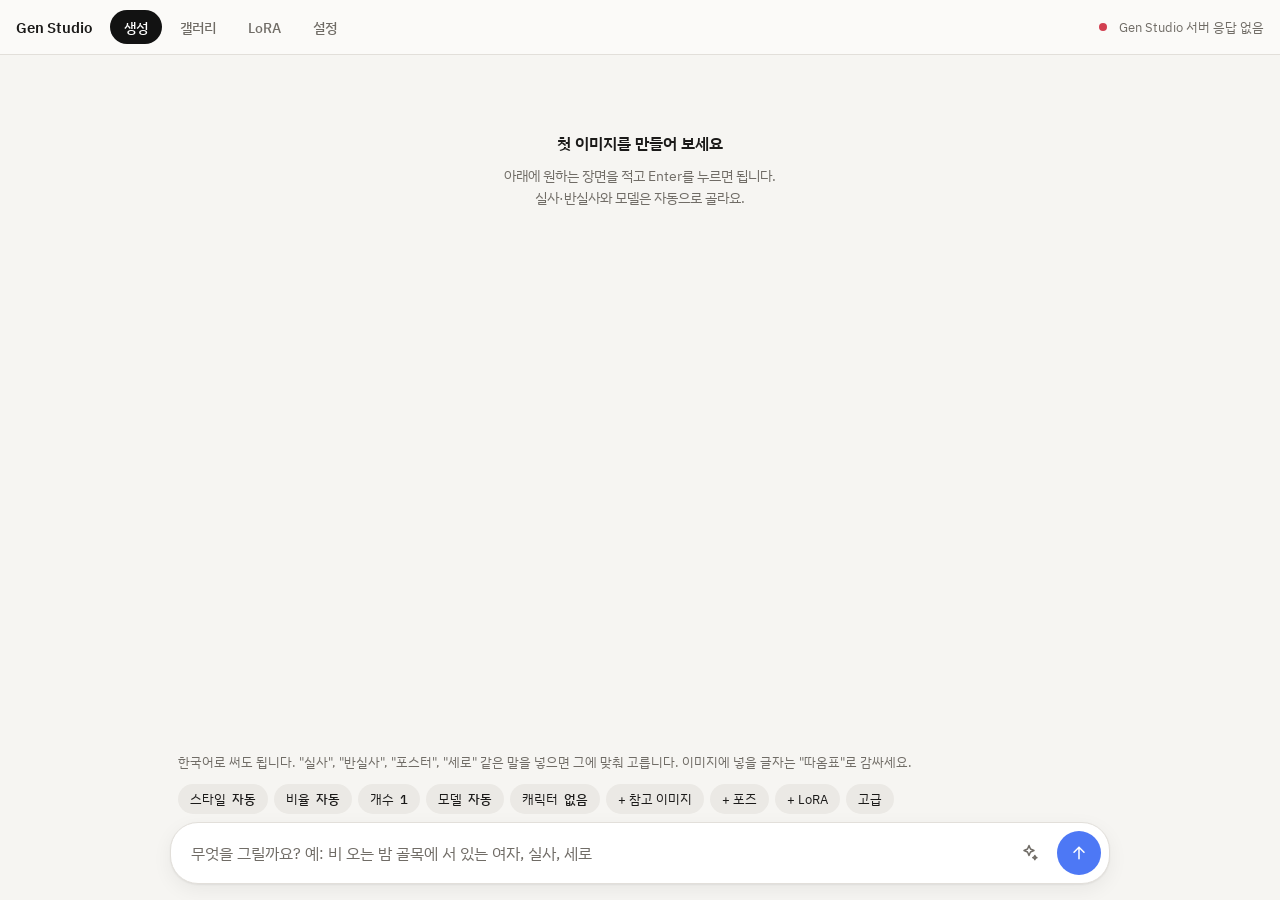
==== web/index.html @ f87233af "LoRA: accept civitai.red model links Co-Authored-By: Claude Opus 5.5 <noreply@anthropic.com> Claude-" ====
<!doctype html>
<html lang="ko">
<head>
<meta charset="utf-8">
<meta name="viewport" content="width=device-width, initial-scale=1, viewport-fit=cover">
<title>Gen Studio</title>
  <link rel="icon" href="icon.png">
<link rel="preconnect" href="https://fonts.googleapis.com">
<link rel="preconnect" href="https://fonts.gstatic.com" crossorigin>
<link href="https://fonts.googleapis.com/css2?family=IBM+Plex+Sans+KR:wght@400;500;600&display=swap" rel="stylesheet">
<link rel="stylesheet" href="style.css">
</head>
<body>
<div class="shell">
  <header class="top">
    <span class="brand">Gen Studio</span>
    <nav class="tabs">
      <a href="#generate" data-view="generate">생성</a>
      <a href="#gallery" data-view="gallery">갤러리</a>
      <a href="#loras" data-view="loras">LoRA</a>
      <a href="#settings" data-view="settings">설정</a>
    </nav>
    <div class="spacer"></div>
    <span class="status" id="status"><i class="dot"></i><span>연결 확인 중</span></span>
  </header>

  <main class="view" id="main">
    <!-- ======================= generate ======================= -->
    <section class="gen" id="genView" hidden>
      <div class="results" id="results"></div>
      <div class="promptwrap">
        <div class="route" id="genRoute"></div>
        <div class="opts-row">
          <label class="sel-pill">스타일 <b id="styleLbl">자동</b>
            <select id="genStyle" aria-label="스타일"><option value="auto">자동</option><option value="realistic">실사</option><option value="semi">반실사</option><option value="text">글자·디자인</option></select></label>
          <label class="sel-pill">비율 <b id="aspectLbl">자동</b>
            <select id="genAspect" aria-label="비율"><option value="auto">자동</option><option value="square">정사각 1:1</option><option value="portrait">세로 2:3</option><option value="landscape">가로 3:2</option><option value="tall">세로 9:16</option><option value="wide">가로 16:9</option></select></label>
          <label class="sel-pill">개수 <b id="countLbl">1</b>
            <select id="genCount" aria-label="개수"><option>1</option><option>2</option><option>3</option><option>4</option></select></label>
          <label class="sel-pill">모델 <b id="modelLbl">자동</b>
            <select id="genModel" aria-label="모델"><option value="auto">자동</option></select></label>
          <label class="sel-pill">캐릭터 <b id="charLbl">없음</b>
            <select id="genChar" aria-label="캐릭터"><option value="">없음</option></select></label>
          <button type="button" class="sel-pill" id="addRef">+ 참고 이미지</button>
          <button type="button" class="sel-pill" id="addPose" title="이 사진 속 사람과 같은 자세로 그려요">+ 포즈</button>
          <button type="button" class="sel-pill" id="addLora">+ LoRA</button>
          <button type="button" class="sel-pill adv" id="advBtn" aria-expanded="false">고급 <b id="advBadge"></b></button>
        </div>
        <div class="advpanel" id="genAdv" hidden>
          <div class="advcol">
            <h3>영역 나누기 <span class="hint">그림 위에서 끌어 상자를 그리고, 상자마다 무엇을 그릴지 적으세요. 아래 입력칸에는 장면 전체를 적어요.</span></h3>
            <div class="board" id="regBoard"><span class="hint bh">여기를 끌어서 상자 그리기</span></div>
          </div>
          <div class="advcol">
            <div class="reglist" id="regList"></div>
            <label class="advf">네거티브 (빼고 싶은 것)<input id="genNeg" placeholder="예: 모자, 글자, 흐림"></label>
            <label class="advf">시드 (비우면 매번 다르게)<input id="genSeed" inputmode="numeric" placeholder="랜덤"></label>
          </div>
        </div>
        <div class="lpick" id="loraPick" hidden></div>
        <div class="refs" id="genRefs"></div>
        <div class="refs" id="genPose"></div>
        <div class="refs" id="genLoras"></div>
        <form class="prompt" id="genForm">
          <textarea id="genPrompt" rows="1" placeholder="무엇을 그릴까요? 예: 비 오는 밤 골목에 서 있는 여자, 실사, 세로"></textarea>
          <button type="button" class="enh" id="genEnhance" title="프롬프트 다듬기: 짧게 쓴 요청을 고른 모델에 맞게 자세히 늘려요 (Ctrl+Z로 되돌리기)" aria-label="프롬프트 다듬기"><svg class="i" viewBox="0 0 24 24"><path d="M12 3l1.8 4.2L18 9l-4.2 1.8L12 15l-1.8-4.2L6 9l4.2-1.8z"/><path d="M19 15l.8 1.7 1.7.8-1.7.8L19 20l-.8-1.7-1.7-.8 1.7-.8z"/></svg></button>
          <button class="send" aria-label="생성"><svg class="i" viewBox="0 0 24 24"><path d="M12 19V5M6 11l6-6 6 6"/></svg></button>
        </form>
      </div>
    </section>

    <!-- ======================= editor ======================= -->
    <section class="editor tool-brush" id="editView" hidden>
      <div class="stage">
        <div class="topbar">
          <a class="round" href="#gallery" aria-label="갤러리로"><svg class="i" viewBox="0 0 24 24"><path d="M19 12H5M11 6l-6 6 6 6"/></svg></a>
          <div class="meta"><b id="edTitle">편집</b><span id="edSub"></span></div>
          <div class="zoom">
            <button id="zOut" aria-label="축소"><svg class="i" viewBox="0 0 24 24"><path d="M5 12h14"/></svg></button>
            <output id="zVal">100%</output>
            <button id="zIn" aria-label="확대"><svg class="i" viewBox="0 0 24 24"><path d="M12 5v14M5 12h14"/></svg></button>
          </div>
          <button class="round" id="panelBtn" aria-label="오른쪽 패널 숨기기"><svg class="i" viewBox="0 0 24 24"><rect x="4" y="4" width="16" height="16" rx="4"/><path d="M15 4v16"/></svg></button>
        </div>
        <div class="canvas-area" id="area">
          <div class="rail" id="rail" aria-label="버전 기록"></div>
          <div class="frame" id="frame">
            <div class="imgbox" id="imgbox">
              <img id="edImg" alt="편집 중인 이미지">
              <div id="segLayer"></div>
              <canvas id="mask"></canvas>
            </div>
          </div>
        </div>
        <div class="promptwrap">
          <div class="route" id="edRoute"></div>
          <form class="prompt" id="edForm">
            <textarea id="edPrompt" rows="1" placeholder="바꿀 부분을 브러시로 칠하고 무엇으로 바꿀지 입력하세요"></textarea>
            <button class="send" aria-label="편집 실행"><svg class="i" viewBox="0 0 24 24"><path d="M12 19V5M6 11l6-6 6 6"/></svg></button>
          </form>
        </div>
      </div>
      <aside class="side">
        <div class="tools" role="toolbar" aria-label="편집 도구">
          <button data-tool="seg" aria-pressed="false" title="세그먼트"><svg class="i" viewBox="0 0 24 24"><rect x="4" y="4" width="7" height="7" rx="2"/><rect x="4" y="14" width="7" height="7" rx="2"/><circle cx="17.5" cy="16.5" r="3.5"/></svg></button>
          <button data-tool="brush" aria-pressed="true" title="마스크 브러시"><svg class="i" viewBox="0 0 24 24"><path d="M14 4l6 6-8.5 8.5a3 3 0 0 1-4.2 0l-1.8-1.8a3 3 0 0 1 0-4.2z"/><path d="M4 20h7"/></svg></button>
          <button data-tool="crop" aria-pressed="false" title="자르기"><svg class="i" viewBox="0 0 24 24"><path d="M7 3v14h14M3 7h14v14"/></svg></button>
        </div>
        <div class="pane" id="pane"></div>
        <div class="actions">
          <button class="act" id="regenBtn"><svg class="i" viewBox="0 0 24 24"><path d="M20 11a8 8 0 0 0-14.3-4.9L4 8M4 4v4h4M4 13a8 8 0 0 0 14.3 4.9L20 16M20 20v-4h-4"/></svg><span>재생성</span></button>
          <button class="act" id="videoBtn"><svg class="i" viewBox="0 0 24 24"><rect x="3" y="6" width="13" height="12" rx="3"/><path d="M16 10l5-3v10l-5-3"/></svg><span>동영상 만들기</span></button>
          <button class="act" id="arBtn"><svg class="i" viewBox="0 0 24 24"><rect x="3" y="6" width="18" height="12" rx="3"/></svg><span>종횡비 늘리기</span></button>
          <a class="act primary" id="saveBtn" download><svg class="i" viewBox="0 0 24 24"><path d="M12 4v11M7 10l5 5 5-5M5 20h14"/></svg><span>PNG로 저장</span></a>
          <div class="foot">
            <button id="copyBtn" title="프롬프트 복사"><svg class="i" viewBox="0 0 24 24"><rect x="8" y="8" width="12" height="12" rx="2"/><path d="M16 8V6a2 2 0 0 0-2-2H6a2 2 0 0 0-2 2v8a2 2 0 0 0 2 2h2"/></svg></button>
            <button id="openBtn" title="원본 크기로 보기"><svg class="i" viewBox="0 0 24 24"><path d="M14 4h6v6M20 4l-8 8M10 4H6a2 2 0 0 0-2 2v12a2 2 0 0 0 2 2h12a2 2 0 0 0 2-2v-4"/></svg></button>
            <div class="spacer"></div>
            <button id="delBtn" class="danger" title="이 버전 삭제"><svg class="i" viewBox="0 0 24 24"><path d="M4 7h16M9 7V4h6v3M6 7l1 13h10l1-13"/></svg></button>
          </div>
        </div>
      </aside>
    </section>

    <!-- ======================= LoRA ======================= -->
    <section class="gallery" id="lorasView" hidden>
      <header>
        <h2>LoRA</h2><span class="hint" id="loraCount"></span>
        <div class="spacer"></div>
        <button class="btn" id="loraScan">폴더 다시 읽기</button>
        <button class="btn" id="loraFileBtn">파일 넣기</button>
      </header>
      <div class="inline" style="max-width:760px;margin-bottom:8px">
        <input id="loraUrl" placeholder="Civitai LoRA 주소를 붙여넣으세요 (civitai.com 또는 civitai.red/models/...)">
        <button class="btn primary" id="loraAdd">받기</button>
      </div>
      <p class="hint" style="margin:0 0 14px">LoRA는 학습한 모델 계열에서만 동작해요. 계열은 Civitai 정보나 파일 내용을 보고 자동으로 정합니다. 생성 화면의 <b>+ LoRA</b>로 골라 쓰세요.</p>
      <details class="train" id="trainBox">
        <summary>새 LoRA 학습하기 <span class="hint">사진 3장 이상 → 이 PC에서 직접 학습 (20~60분)</span></summary>
        <div class="trow">
          <input id="trName" placeholder="LoRA 이름 (예: 플라이트 디렉터)">
          <select id="trKind"><option value="character">사람 (얼굴·체형을 배움)</option><option value="style">그림체 (분위기·화풍을 배움)</option></select>
          <select id="trFam"><option value="auto">모델 자동</option><option value="illustrious">반실사 (Illustrious)</option><option value="zimage">실사 (Z-Image)</option></select>
          <select id="trChar"><option value="">캐릭터 사진 쓰기: 없음</option></select>
        </div>
        <p class="hint" style="margin:8px 0">아래에서 학습할 사진을 눌러 고르세요 (<b id="trCount">0</b>장). 같은 사람을 여러 각도·옷·배경으로 담은 사진 10~20장이 가장 좋아요. 학습 중에는 다른 생성이 뒤에서 기다립니다.</p>
        <div class="tpick" id="trPick"></div>
        <div class="trow" style="margin-top:10px"><button class="btn primary" id="trStart">학습 시작</button><span class="hint" id="trStatus"></span></div>
      </details>
      <div id="loraDl"></div>
      <div class="lgrid" id="loraGrid"></div>
    </section>

    <!-- ======================= settings ======================= -->
    <section class="gallery settings" id="settingsView" hidden>
      <header><h2>설정</h2><span class="hint" id="setVer"></span></header>
      <div class="sgrid" id="setBody"><p class="hint">불러오는 중…</p></div>
    </section>

    <!-- ======================= gallery ======================= -->
    <section class="gallery" id="galleryView" hidden>
      <header>
        <h2>갤러리</h2><span class="hint" id="galCount"></span>
        <div class="spacer"></div>
        <button class="btn primary" id="importBtn"><svg class="i" viewBox="0 0 24 24"><path d="M12 15V4M7 9l5-5 5 5M5 15v3a2 2 0 0 0 2 2h10a2 2 0 0 0 2-2v-3"/></svg>이미지 불러오기</button>
      </header>
      <div class="grid" id="galGrid"></div>
    </section>
  </main>
</div>
<input type="file" id="fileIn" accept="image/*" hidden>
<input type="file" id="refIn" accept="image/*" multiple hidden>
<input type="file" id="poseIn" accept="image/*" hidden>
<input type="file" id="loraFile" accept=".safetensors" multiple hidden>
<div class="drop" id="drop" hidden>여기에 놓으면 편집기로 불러옵니다</div>
<div class="toast" id="toast" role="status"></div>
<script src="app.js"></script>
</body>
</html>
---- web/style.css ----
/* Layout: app shell with top bar · stage (rail · canvas · prompt) · tool sidebar. Same look as prototype/editor.html */
:root{
  --bg:#f6f5f2; --panel:#fbfaf8; --surface:#ffffff; --chip:#ebe9e5; --chip-hover:#e1ded9;
  --fg:#1b1a19; --muted:#706c66; --line:#e2dfda; --accent:#4d78f5; --accent-soft:rgba(77,120,245,.14);
  --danger:#d23f50; --ok:#2f8f5b; --warn:#b7791f;
  --check-a:#ffffff; --check-b:#e8e6e2; --ink:#121212; --ink-fg:#ffffff;
  --shadow:0 1px 2px rgba(20,18,15,.06),0 6px 20px rgba(20,18,15,.06);
  --ui:"IBM Plex Sans KR",system-ui,-apple-system,"Malgun Gothic","Apple SD Gothic Neo",sans-serif;
}
@media (prefers-color-scheme:dark){:root:not([data-theme="light"]){
  --bg:#151515; --panel:#1b1b1a; --surface:#232322; --chip:#2a2a29; --chip-hover:#343432;
  --fg:#ecebe7; --muted:#9b978f; --line:#2f2f2d; --accent:#7f9dff; --accent-soft:rgba(127,157,255,.18);
  --danger:#ff6b7d; --ok:#5cc98d; --warn:#e8b04f;
  --check-a:#2a2a29; --check-b:#222221; --ink:#f1f0ec; --ink-fg:#121212; --shadow:0 1px 2px rgba(0,0,0,.3),0 6px 20px rgba(0,0,0,.25); color-scheme:dark}}
:root[data-theme="dark"]{
  --bg:#151515; --panel:#1b1b1a; --surface:#232322; --chip:#2a2a29; --chip-hover:#343432;
  --fg:#ecebe7; --muted:#9b978f; --line:#2f2f2d; --accent:#7f9dff; --accent-soft:rgba(127,157,255,.18);
  --danger:#ff6b7d; --ok:#5cc98d; --warn:#e8b04f;
  --check-a:#2a2a29; --check-b:#222221; --ink:#f1f0ec; --ink-fg:#121212; --shadow:0 1px 2px rgba(0,0,0,.3),0 6px 20px rgba(0,0,0,.25); color-scheme:dark}

*{box-sizing:border-box}
html,body{height:100%;margin:0}
body{background:var(--bg);color:var(--fg);font-family:var(--ui);font-size:14px;overflow:hidden}
button{font:inherit;color:inherit;background:none;border:0;cursor:pointer;padding:0}
button:disabled{cursor:default;opacity:.45}
button:focus-visible,input:focus-visible,select:focus-visible,textarea:focus-visible{outline:2px solid var(--accent);outline-offset:2px}
svg.i{width:20px;height:20px;fill:none;stroke:currentColor;stroke-width:1.8;stroke-linecap:round;stroke-linejoin:round;flex:none}
[hidden]{display:none!important}

.shell{display:flex;flex-direction:column;height:100%}
.shell > .view{flex:1 1 auto;min-height:0}
.shell > .top,.shell > .banner{flex:none}
.top{display:flex;align-items:center;gap:12px;padding:10px max(16px,env(safe-area-inset-right,0px)) 10px max(16px,env(safe-area-inset-left,0px));border-bottom:1px solid var(--line);background:var(--panel)}
.brand{font-weight:600;font-size:15px;letter-spacing:-.01em;margin-right:6px}
.tabs{display:flex;gap:4px}
.tabs a{display:inline-flex;align-items:center;height:34px;padding:0 14px;border-radius:17px;color:var(--muted);text-decoration:none;font-weight:500}
.tabs a:hover{background:var(--chip)}
.tabs a[aria-current="page"]{background:var(--ink);color:var(--ink-fg)}
.spacer{flex:1}
.status{display:inline-flex;align-items:center;gap:12px;font-size:13px;color:var(--muted);white-space:nowrap;min-width:0;overflow:hidden}
.status{cursor:pointer}
.status .m{display:inline-flex;align-items:center;gap:5px}
.status .m b{font-weight:500;font-size:11.5px;letter-spacing:.02em}
.status .m i{position:relative;width:32px;height:4px;border-radius:2px;background:var(--chip);overflow:hidden}
.status .m i::after{content:"";position:absolute;inset:0 auto 0 0;width:var(--p);background:var(--accent);transition:width .4s}
.status .m.hot i::after{background:var(--danger)}
.status .m.hot em{color:var(--danger)}
.status .m em{font-style:normal;font-size:12px;color:var(--fg);font-variant-numeric:tabular-nums}
.status .job{padding:3px 9px;border-radius:9px;background:var(--accent-soft);color:var(--accent);font-size:12px;font-weight:500}
@media (max-width:900px){.status .opt{display:none}}
.tabs{flex-shrink:0}
.tabs a{white-space:nowrap}
.status .jm{display:none}
@media (max-width:560px){.status{gap:8px}.status .opt2,.status .m i,.status .m b,.status .ja{display:none}.status .jm{display:inline}}
.dot{width:8px;height:8px;border-radius:50%;background:var(--muted)}
.dot.ok{background:var(--ok)} .dot.bad{background:var(--danger)}
.banner{display:flex;gap:10px;align-items:flex-start;margin:12px max(16px,env(safe-area-inset-left,0px)) 0;padding:12px 14px;border-radius:12px;background:var(--surface);border:1px solid var(--line);box-shadow:var(--shadow);font-size:13.5px;line-height:1.55}
.banner b{font-weight:600}
.banner code{font-size:12.5px;background:var(--chip);padding:1px 6px;border-radius:5px}

.view{min-height:0;display:grid}

/* ---------------- editor ---------------- */
.editor{display:grid;grid-template-columns:minmax(0,1fr) 400px;grid-template-rows:minmax(0,1fr);min-height:0}
.editor.no-panel{grid-template-columns:minmax(0,1fr) 0}
.editor.no-panel .side{display:none}
.stage{position:relative;display:grid;grid-template-columns:minmax(0,1fr);grid-template-rows:auto minmax(0,1fr) auto;min-width:0;min-height:0;padding-left:max(16px,env(safe-area-inset-left,0px));padding-right:16px}
.topbar{display:flex;align-items:center;gap:10px;padding-block:10px 4px}
.round{width:42px;height:42px;border-radius:50%;display:grid;place-items:center;background:var(--chip);flex:none}
.round:hover{background:var(--chip-hover)}
.meta{display:flex;flex-direction:column;gap:2px;min-width:0;flex:1}
.meta b{font-weight:600;font-size:14px;white-space:nowrap;overflow:hidden;text-overflow:ellipsis}
.meta span{font-size:12px;color:var(--muted);white-space:nowrap;overflow:hidden;text-overflow:ellipsis}
.zoom{display:flex;align-items:center;gap:2px;height:42px;padding:0 6px;border-radius:21px;background:var(--chip);font-variant-numeric:tabular-nums}
.zoom button{width:32px;height:32px;border-radius:50%;display:grid;place-items:center}
.zoom button:hover{background:var(--chip-hover)}
.zoom output{min-width:48px;text-align:center;font-size:14px;font-weight:500}

.canvas-area{position:relative;overflow:auto;display:flex;min-height:0;padding:8px 8px 8px 84px}
.frame{margin:auto;position:relative;flex:none}
.imgbox{position:absolute;inset:0;background:repeating-conic-gradient(var(--check-b) 0 25%,var(--check-a) 0 50%) 0 0/22px 22px}
.imgbox img{display:block;width:100%;height:100%;user-select:none;-webkit-user-drag:none}
.imgbox canvas{position:absolute;inset:0;width:100%;height:100%;opacity:.5;pointer-events:none;touch-action:none}
.editor.tool-brush .imgbox canvas{pointer-events:auto;cursor:crosshair}
#segLayer{position:absolute;inset:0;pointer-events:none}
.seg-ov{position:absolute;inset:0;background:var(--accent);opacity:.2;-webkit-mask-size:100% 100%;mask-size:100% 100%;-webkit-mask-repeat:no-repeat;mask-repeat:no-repeat;transition:opacity .12s}
.seg-ov.sel{opacity:.42}
.editor.tool-seg .imgbox{cursor:pointer}
.segs{list-style:none;margin:0;padding:0;display:grid;gap:4px}
.segs ul{list-style:none;margin:4px 0 0;padding:0 0 0 46px;display:grid;gap:4px}
.segs li{position:relative}
.srow{display:flex;align-items:center;gap:12px;width:100%;padding:6px 10px;border-radius:12px;text-align:left}
.srow:hover,.srow.hl{background:var(--chip)}
.srow.on{background:var(--accent-soft)}
.sthumb{width:46px;height:46px;border-radius:9px;flex:none;background:repeating-conic-gradient(var(--check-b) 0 25%,var(--check-a) 0 50%) 0 0/10px 10px;display:grid;place-items:center;overflow:hidden}
.sthumb img{max-width:42px;max-height:42px}
.srow .lbl{flex:1;min-width:0;display:grid}
.srow .lbl b{font-weight:500;font-size:14.5px}
.srow .lbl small{font-size:12px;color:var(--muted)}
.sdel{position:absolute;right:8px;top:29px;transform:translateY(-50%);width:32px;height:32px;border-radius:50%;display:grid;place-items:center;color:var(--muted);background:var(--surface);box-shadow:var(--shadow);opacity:0}
.segs li:hover>.sdel,.sdel:focus-visible{opacity:1}
.sdel:hover{color:var(--danger)}
@media (hover:none){.sdel{opacity:1}}
.busy{position:absolute;inset:0;display:grid;place-items:center;background:color-mix(in srgb,var(--bg) 55%,transparent);backdrop-filter:blur(3px);z-index:2}
.busy div{display:grid;gap:10px;justify-items:center;padding:16px 20px;border-radius:14px;background:var(--surface);box-shadow:var(--shadow);font-size:14px;max-width:80%;text-align:center}
.bar{display:block;width:200px;max-width:100%;height:4px;border-radius:2px;background:var(--chip);overflow:hidden}
.bar::after{content:"";display:block;height:100%;width:var(--p,0%);background:var(--accent);transition:width .25s linear}
.busy .cancel{font-size:13px;color:var(--muted);text-decoration:underline}

.rail{position:absolute;left:0;top:50%;transform:translateY(-50%);display:flex;flex-direction:column;gap:10px;max-height:100%;overflow:auto;padding:4px}
.rail .vw,.cw{position:relative;flex:none;display:block}
.vx{position:absolute;top:4px;right:4px;width:22px;height:22px;border-radius:50%;background:rgba(0,0,0,.62);color:#fff;font-size:15px;line-height:22px;text-align:center;opacity:0;transition:opacity .12s;z-index:1}
.vw:hover .vx,.cw:hover .vx,.vx:focus-visible{opacity:1}
.vx:hover{background:var(--danger)}
@media (hover:none){.vx{opacity:.85}}
.rail button.vt{width:64px;border-radius:8px;overflow:hidden;outline:2px solid transparent;outline-offset:1px;background:var(--chip);box-shadow:var(--shadow);flex:none}
.rail button.vt.cur{outline-color:var(--accent)}
.rail img{width:100%;display:block}

.promptwrap{display:grid;grid-template-columns:minmax(0,1fr);gap:8px;padding-block:8px 16px;max-width:940px;width:100%;margin:0 auto}
.route{display:flex;flex-wrap:wrap;gap:6px;align-items:center;min-height:28px;padding-inline:8px}
.pill{display:inline-flex;align-items:center;gap:6px;height:28px;padding:0 10px;border-radius:14px;font-size:13px;background:var(--chip);white-space:nowrap}
.pill.sel{background:var(--accent-soft);color:var(--accent);font-weight:500}
.pill.sel button{display:grid;place-items:center;width:18px;height:18px;border-radius:50%}
.pill.auto{background:transparent;border:1px solid var(--line);color:var(--muted);white-space:normal;height:auto;min-height:28px;padding-block:4px}
.pill.auto b{color:var(--fg);font-weight:500}
.pill.sug{cursor:pointer}
.pill.sug:hover{background:var(--chip-hover)}
.pill.plain{background:var(--accent-soft);color:var(--accent);cursor:pointer}
.pill.main{background:var(--ink);color:var(--ink-fg);cursor:pointer;font-weight:500}
.hint{font-size:13px;color:var(--muted)}
.ask{display:grid;gap:10px;width:100%;padding:12px 14px;border-radius:14px;background:var(--surface);border:1px solid var(--line);box-shadow:var(--shadow)}
.ask b{font-weight:500;font-size:14.5px}
.ask .opts{display:flex;flex-wrap:wrap;gap:6px}
.prompt{display:flex;align-items:flex-end;gap:8px;padding:8px 8px 8px 20px;border:1px solid var(--line);border-radius:28px;background:var(--surface);box-shadow:var(--shadow)}
.prompt textarea{flex:1;min-width:0;min-height:44px;max-height:160px;resize:none;border:0;background:transparent;font:inherit;font-size:15.5px;line-height:1.45;color:var(--fg);padding:11px 0}
.prompt textarea::placeholder{color:var(--muted)}
.prompt textarea:focus{outline:none}
.enh{width:40px;height:44px;border-radius:50%;display:grid;place-items:center;color:var(--muted);flex:none;background:transparent}
.enh:hover{color:var(--accent);background:var(--accent-soft)}
.enh.busy{color:var(--accent);animation:enhpulse 1s ease-in-out infinite}
@keyframes enhpulse{50%{opacity:.35}}
.send{width:44px;height:44px;border-radius:50%;display:grid;place-items:center;background:var(--accent);color:#fff;flex:none}
.opts-row{display:flex;flex-wrap:wrap;gap:6px;padding-inline:8px}
.sel-pill{position:relative;display:inline-flex;align-items:center;gap:6px;height:30px;padding:0 12px;border-radius:15px;background:var(--chip);font-size:13px}
.sel-pill:hover{background:var(--chip-hover)}
.sel-pill select{position:absolute;inset:0;opacity:0;cursor:pointer;width:100%}
.sel-pill b{font-weight:500}

.refs{display:flex;flex-wrap:wrap;gap:8px;padding-inline:8px}
.refs:empty{display:none}
.ref{position:relative;width:52px;height:52px;border-radius:10px;overflow:hidden;background:var(--chip);box-shadow:var(--shadow)}
.ref img{width:100%;height:100%;object-fit:cover;display:block}
.ref button{position:absolute;top:2px;right:2px;width:18px;height:18px;border-radius:50%;background:rgba(0,0,0,.6);color:#fff;font-size:12px;line-height:18px}
.ref i{position:absolute;left:3px;bottom:2px;font-style:normal;font-size:11px;color:#fff;text-shadow:0 1px 2px #000}
.inline{display:flex;gap:6px}
.inline input{flex:1;min-width:0;height:34px;border-radius:17px;border:1px solid var(--line);background:var(--surface);color:var(--fg);padding:0 12px;font:inherit}
.side{background:var(--panel);border-left:1px solid var(--line);display:grid;grid-template-rows:auto minmax(0,1fr) auto;min-width:0;min-height:0;padding-right:max(16px,env(safe-area-inset-right,0px))}
.tools{display:flex;justify-content:center;gap:8px;padding:10px 0 8px 16px}
.tools button{width:42px;height:42px;border-radius:50%;display:grid;place-items:center}
.tools button:hover{background:var(--chip)}
.tools button[aria-pressed="true"]{background:var(--chip-hover)}
.wheel{width:21px;height:21px;border-radius:50%;background:conic-gradient(#f05252,#f5a524,#f2e14b,#3ecf6e,#36b3f0,#6c63ff,#d94bd1,#f05252)}
.pane{overflow:auto;padding:4px 0 8px 16px;min-height:0}
.pane h2{display:flex;align-items:center;justify-content:space-between;font-size:15px;font-weight:500;color:var(--muted);margin:6px 0 10px}
.note{font-size:13.5px;line-height:1.6;color:var(--muted);margin:0 0 12px}
.badge{font-size:11px;padding:2px 7px;border-radius:9px;background:var(--chip);color:var(--muted);font-weight:500;vertical-align:2px;margin-left:6px}
.field{display:grid;gap:6px;margin-bottom:14px;font-size:14px}
.field input[type=range]{width:100%;accent-color:var(--accent)}
.seg2{display:flex;gap:6px;flex-wrap:wrap}
.seg2 button{height:34px;padding:0 14px;border-radius:17px;background:var(--chip);font-size:14px}
.seg2 button[aria-pressed="true"]{background:var(--ink);color:var(--ink-fg)}
.switch{display:flex;align-items:center;gap:10px;font-size:13.5px;color:var(--muted);cursor:pointer;user-select:none}
.switch input{appearance:none;-webkit-appearance:none;width:36px;height:20px;border-radius:10px;background:var(--chip-hover);position:relative;cursor:pointer;flex:none;transition:background .15s;margin:0}
.switch input::after{content:"";position:absolute;top:2px;left:2px;width:16px;height:16px;border-radius:50%;background:var(--surface);box-shadow:0 1px 2px rgba(0,0,0,.25);transition:transform .15s}
.switch input:checked{background:var(--accent)}
.switch input:checked::after{transform:translateX(16px)}
.ghost{display:inline-flex;align-items:center;gap:4px;height:30px;padding:0 12px;border-radius:15px;background:var(--chip);font-size:13px;color:var(--fg);text-decoration:none;font-weight:500}
.ghost:hover{background:var(--chip-hover)}
.kv{display:grid;grid-template-columns:auto minmax(0,1fr);gap:6px 12px;font-size:13px;margin:0}
.kv dt{color:var(--muted)} .kv dd{margin:0;word-break:break-word}
.actions{display:grid;gap:8px;padding:10px 0 10px 16px}
.act{display:flex;align-items:center;gap:10px;height:44px;padding:0 16px;border-radius:12px;background:var(--chip);font-size:15px;position:relative;text-decoration:none;color:inherit}
.act:hover{background:var(--chip-hover)}
.act span{flex:1;text-align:center}
.act.primary{background:var(--ink);color:var(--ink-fg)}
.act.soon{color:var(--muted)}
.foot{display:flex;align-items:center;gap:4px;padding-top:2px}
.foot button{width:38px;height:38px;border-radius:50%;display:grid;place-items:center;color:var(--muted)}
.foot button:hover{background:var(--chip);color:var(--fg)}
.foot button.danger:hover{color:var(--danger)}

/* ---------------- generate ---------------- */
.gen{display:grid;grid-template-columns:minmax(0,1fr);grid-template-rows:minmax(0,1fr) auto;min-height:0;padding-left:max(16px,env(safe-area-inset-left,0px));padding-right:max(16px,env(safe-area-inset-right,0px))}
.results{overflow:auto;min-height:0;padding:16px 0}
.results h3{font-size:13px;font-weight:500;color:var(--muted);margin:0 0 10px;letter-spacing:.02em}
.grid{display:grid;grid-template-columns:repeat(auto-fill,minmax(180px,1fr));gap:12px}
.card{position:relative;border-radius:12px;overflow:hidden;background:var(--chip);box-shadow:var(--shadow);aspect-ratio:3/4;display:block}
.card img{width:100%;height:100%;object-fit:cover;display:block}
.card .cap{position:absolute;inset:auto 0 0 0;padding:20px 10px 8px;font-size:12px;color:#fff;background:linear-gradient(transparent,rgba(0,0,0,.6));white-space:nowrap;overflow:hidden;text-overflow:ellipsis}
.card.job{display:grid;place-items:center;text-align:center;padding:14px;font-size:13px;color:var(--muted)}
.card.job .err{color:var(--danger)}
.empty{display:grid;gap:8px;justify-items:center;text-align:center;color:var(--muted);padding:60px 16px;line-height:1.6}
.empty b{color:var(--fg);font-size:16px;font-weight:600}

/* ---------------- gallery ---------------- */
.gallery{overflow:auto;padding:16px max(16px,env(safe-area-inset-right,0px)) 24px max(16px,env(safe-area-inset-left,0px))}
.gallery header{display:flex;align-items:center;gap:10px;margin-bottom:14px}
.gallery header h2{font-size:18px;margin:0;font-weight:600}
.btn{display:inline-flex;align-items:center;gap:6px;height:36px;padding:0 14px;border-radius:18px;background:var(--chip);font-weight:500;font-size:14px}
.btn:hover{background:var(--chip-hover)}
.btn.primary{background:var(--ink);color:var(--ink-fg)}
.btn svg.i{width:17px;height:17px}

.lgrid{display:grid;grid-template-columns:repeat(auto-fill,minmax(260px,1fr));gap:12px}
.lcard{display:grid;grid-template-columns:72px minmax(0,1fr);gap:12px;padding:12px;border-radius:12px;background:var(--surface);border:1px solid var(--line)}
.lcard .pv{width:72px;height:96px;border-radius:8px;background:var(--chip) center/cover no-repeat}
.lcard h4{margin:0 0 4px;font-size:14.5px;font-weight:600;word-break:break-word}
.lcard .fam{display:inline-block;font-size:11.5px;padding:2px 8px;border-radius:9px;background:var(--accent-soft);color:var(--accent);margin-bottom:6px}
.lcard .fam.unk{background:var(--chip);color:var(--danger)}
.lcard label{display:grid;gap:3px;font-size:12px;color:var(--muted);margin-top:6px}
.lcard input[type=text],.lcard select{height:30px;border-radius:8px;border:1px solid var(--line);background:var(--bg);color:var(--fg);padding:0 8px;font:inherit;font-size:13px}
.lcard input[type=range]{accent-color:var(--accent)}
.lcard .row2{display:flex;gap:8px;align-items:center;margin-top:8px}
.lpick{display:grid;gap:4px;max-height:240px;overflow:auto;padding:8px;border-radius:12px;background:var(--surface);border:1px solid var(--line);box-shadow:var(--shadow);margin-inline:8px}
.lpick button{display:flex;align-items:center;gap:10px;padding:6px 8px;border-radius:8px;text-align:left}
.lpick button:hover{background:var(--chip)}
.lpick .fam{font-size:11px;color:var(--muted)}
.lpick .dim{opacity:.55}
.lchip{display:inline-flex;align-items:center;gap:8px;height:34px;padding:0 6px 0 12px;border-radius:17px;background:var(--accent-soft);color:var(--accent);font-size:13px;font-weight:500}
.lchip input{width:80px;accent-color:var(--accent)}
.lchip button{width:22px;height:22px;border-radius:50%}
.toast{position:fixed;left:50%;bottom:calc(24px + env(safe-area-inset-bottom,0px));transform:translate(-50%,20px);opacity:0;pointer-events:none;
  background:var(--ink);color:var(--ink-fg);padding:10px 16px;border-radius:10px;font-size:14px;max-width:min(560px,calc(100vw - 32px));transition:.2s;z-index:20;white-space:pre-line}
.toast.show{opacity:1;transform:translate(-50%,0)}
.drop{position:fixed;inset:0;display:grid;place-items:center;background:color-mix(in srgb,var(--accent) 18%,transparent);border:3px dashed var(--accent);z-index:30;font-size:18px;font-weight:600;color:var(--accent);pointer-events:none}

@media (max-width:860px){
  body{overflow:auto}
  .shell{height:auto;min-height:100%}
  .editor,.editor.no-panel{grid-template-columns:minmax(0,1fr);grid-template-rows:auto}
  .stage{height:78svh;min-height:520px}
  .canvas-area{padding-left:62px}
  .rail button{width:46px}
  .side{border-left:0;border-top:1px solid var(--line);padding-left:max(0px,env(safe-area-inset-left,0px))}
  .editor.no-panel .side{display:grid}
  #panelBtn{display:none}
  .gen{min-height:calc(100svh - 60px)}
  .brand{display:none}
  .grid{grid-template-columns:repeat(2,minmax(0,1fr))}
}
@media (prefers-reduced-motion:reduce){*{transition:none!important}}

/* LoRA training */
.train{margin:0 0 16px;padding:12px 14px;border-radius:12px;background:var(--surface);border:1px solid var(--line)}
.train summary{cursor:pointer;font-weight:600;font-size:14px}
.train summary .hint{font-weight:400;margin-left:6px}
.trow{display:flex;flex-wrap:wrap;gap:8px;align-items:center;margin-top:10px}
.trow input,.trow select{height:34px;border-radius:9px;border:1px solid var(--line);background:var(--bg);color:var(--fg);padding:0 10px;font:inherit;font-size:13.5px;min-width:0}
.trow input{flex:1 1 200px}
.tpick{display:grid;grid-template-columns:repeat(auto-fill,minmax(72px,1fr));gap:6px;max-height:260px;overflow:auto}
.tpick button{position:relative;aspect-ratio:3/4;border:2px solid transparent;border-radius:9px;padding:0;background:var(--chip) center/cover no-repeat;cursor:pointer}
.tpick button[aria-pressed=true]{border-color:var(--accent);box-shadow:0 0 0 2px var(--accent-soft)}
.tpick button[aria-pressed=true]::after{content:"✓";position:absolute;top:3px;right:3px;width:18px;height:18px;border-radius:50%;background:var(--accent);color:#fff;font-size:11px;line-height:18px;text-align:center}

.diag{width:min(720px,calc(100vw - 32px));border:1px solid var(--line);border-radius:14px;background:var(--surface);color:var(--fg);padding:16px}
.diag textarea{width:100%;height:50vh;font:12px/1.45 ui-monospace,Consolas,monospace;border:1px solid var(--line);border-radius:8px;background:var(--bg);color:var(--fg);padding:8px}
.diag .row{display:flex;justify-content:flex-end;margin-top:10px}

/* generate: advanced panel (regions, negative, seed) */
.sel-pill.adv[aria-expanded=true]{background:var(--fg);color:var(--bg)}
.sel-pill.adv b:empty{display:none}
.sel-pill.adv b{min-width:18px;height:18px;border-radius:9px;background:var(--accent);color:#fff;font-size:11px;display:grid;place-items:center;padding:0 5px}
.advpanel{display:grid;grid-template-columns:minmax(0,1.1fr) minmax(0,1fr);gap:16px;margin:8px 0;padding:14px;border:1px solid var(--line);border-radius:16px;background:var(--surface)}
.advpanel h3{margin:0 0 8px;font-size:13.5px;font-weight:600}
.advpanel h3 .hint{display:block;font-weight:400;margin-top:2px}
.board{position:relative;width:100%;max-height:300px;margin:0 auto;border-radius:10px;background:repeating-linear-gradient(45deg,var(--chip) 0 10px,var(--bg) 10px 20px);touch-action:none;cursor:crosshair;overflow:hidden;user-select:none}
.board .bh{position:absolute;inset:0;display:grid;place-items:center;pointer-events:none}
.board .rg{position:absolute;border:2px solid var(--accent);background:color-mix(in srgb,var(--accent) 18%,transparent);border-radius:6px}
.board .rg i{position:absolute;left:4px;top:3px;font-style:normal;font-size:12px;font-weight:700;color:#fff;background:var(--accent);border-radius:8px;padding:0 6px}
.board .rg.draft{border-style:dashed}
.reglist{display:grid;gap:6px;margin-bottom:10px}
.reglist .rr{display:flex;gap:6px;align-items:center}
.reglist .rr i{font-style:normal;width:22px;height:22px;border-radius:11px;background:var(--accent);color:#fff;font-size:12px;font-weight:700;display:grid;place-items:center;flex:none}
.reglist input,.advf input{flex:1;min-width:0;height:34px;border-radius:9px;border:1px solid var(--line);background:var(--bg);color:var(--fg);padding:0 10px;font:inherit;font-size:13.5px}
.reglist button{width:30px;height:30px;border-radius:15px;background:var(--chip);flex:none}
.advf{display:grid;gap:4px;font-size:12.5px;color:var(--muted);margin-top:8px}
@media (max-width:760px){.advpanel{grid-template-columns:minmax(0,1fr);padding:12px}}
.advcol{min-width:0}

.posestr{display:inline-flex;gap:4px;align-self:center}
.posestr button{height:28px;padding:0 10px;border-radius:14px;background:var(--chip);font-size:12.5px}
.posestr button[aria-pressed=true]{background:var(--fg);color:var(--bg)}

/* video clips in the editor */
.imgbox video{position:absolute;inset:0;width:100%;height:100%;object-fit:contain;background:#000}
.editor.is-video #mask,.editor.is-video #segLayer{display:none}
.editor.is-video .tools [data-tool]{opacity:.35;pointer-events:none}
.vt{position:relative}
.vt .play{position:absolute;right:4px;bottom:4px;width:18px;height:18px;border-radius:9px;background:rgba(0,0,0,.65);color:#fff;font-size:9px;display:grid;place-items:center}

/* settings */
.sgrid{display:grid;grid-template-columns:repeat(auto-fill,minmax(min(100%,360px),1fr));gap:12px;align-items:start}
.scard{padding:16px;border-radius:14px;background:var(--surface);border:1px solid var(--line)}
.scard h3{margin:0 0 10px;font-size:15px;font-weight:600}
.scard p{margin:6px 0;font-size:13.5px;line-height:1.5}
.scard .row{display:flex;flex-wrap:wrap;gap:8px;align-items:center;margin:10px 0 4px}
.scard .row input{flex:1;min-width:0;height:34px;border-radius:9px;border:1px solid var(--line);background:var(--bg);color:var(--fg);padding:0 10px;font:inherit;font-size:13px}
.scard .warn{color:var(--danger)}
.scard .dot{display:inline-block;vertical-align:middle;margin-right:4px}
.pbar{height:8px;border-radius:4px;background:var(--chip);overflow:hidden;margin:8px 0}
.pbar i{display:block;height:100%;background:var(--accent);transition:width .6s}
.mlist{margin:6px 0 0;padding-left:18px;font-size:12.5px;max-height:180px;overflow:auto}
.qr{display:flex;gap:14px;align-items:flex-start;margin-top:10px}
.qr img{width:132px;height:132px;border-radius:10px;background:#fff;padding:4px;flex:none}
.qr > div{min-width:0;flex:1}
@media (max-width:520px){.qr{flex-direction:column}}
.banner a{color:inherit;font-weight:600}

/* editor: collapsible tool sections */
.accs{display:grid;gap:8px;margin-top:4px}
.acc{border:1px solid var(--line);border-radius:12px;background:var(--surface)}
.acc summary{display:flex;align-items:baseline;gap:8px;padding:11px 14px;cursor:pointer;list-style:none;user-select:none}
.acc summary::-webkit-details-marker{display:none}
.acc summary b{font-size:14px;font-weight:600}
.acc summary span{font-size:12px;color:var(--muted);flex:1;min-width:0;white-space:nowrap;overflow:hidden;text-overflow:ellipsis}
.acc summary::after{content:"";width:7px;height:7px;border-right:1.6px solid var(--muted);border-bottom:1.6px solid var(--muted);transform:rotate(45deg);margin-left:auto;align-self:center;transition:transform .15s}
.acc[open] summary::after{transform:rotate(-135deg)}
.acc .accb{padding:0 14px 12px}
.acc .accb .note:first-child{margin-top:0}
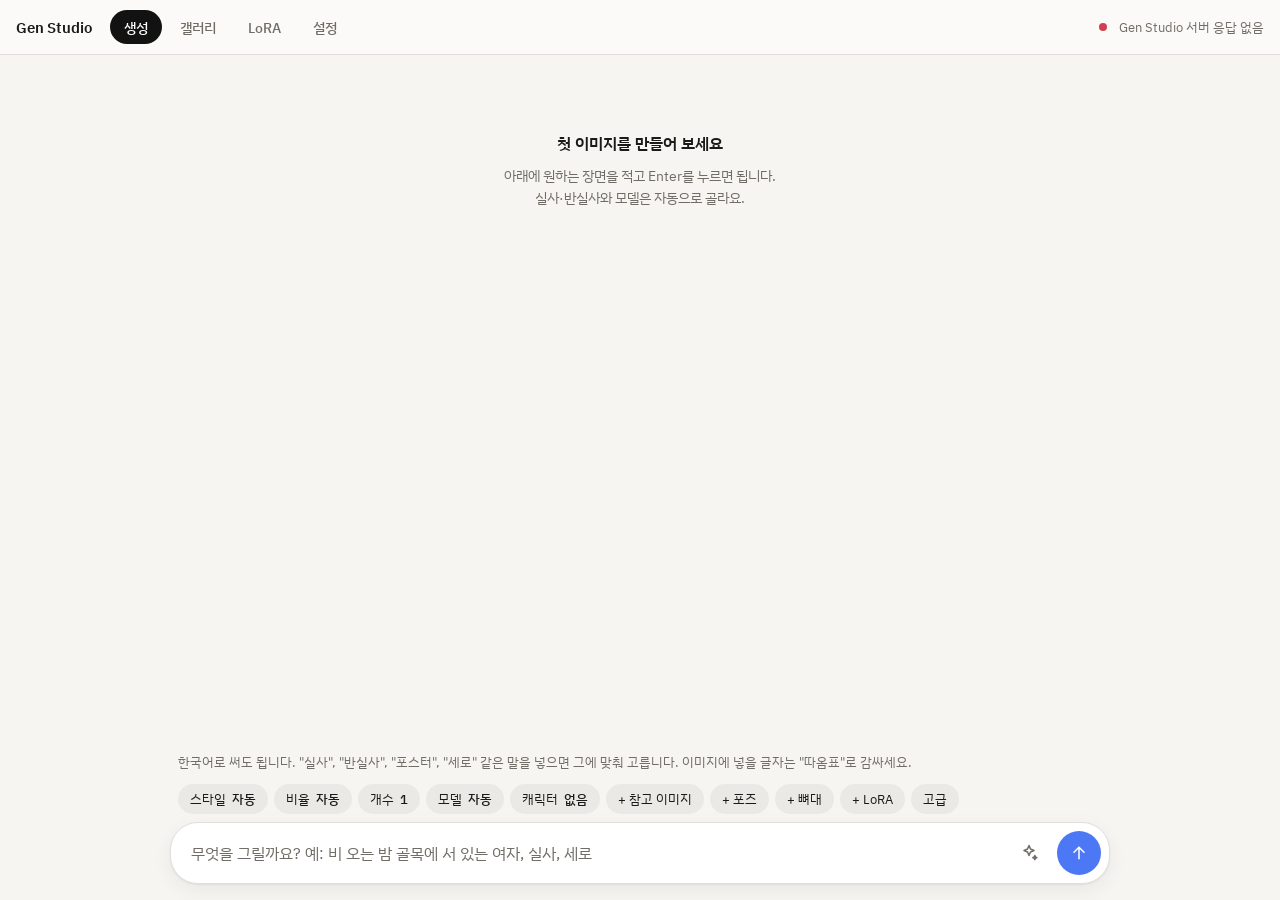
==== commit ab230bac: "Skeleton pose editor (roadmap ⭐, first version) + make_pose / read_pose for Codex - New genstudio/po" ====
--- a/web/index.html
+++ b/web/index.html
@@ -8,7 +8,7 @@
 <link rel="preconnect" href="https://fonts.googleapis.com">
 <link rel="preconnect" href="https://fonts.gstatic.com" crossorigin>
 <link href="https://fonts.googleapis.com/css2?family=IBM+Plex+Sans+KR:wght@400;500;600&display=swap" rel="stylesheet">
-<link rel="stylesheet" href="style.css">
+<link rel="stylesheet" href="style.css?v=__V__">
 </head>
 <body>
 <div class="shell">
@@ -43,6 +43,7 @@
             <select id="genChar" aria-label="캐릭터"><option value="">없음</option></select></label>
           <button type="button" class="sel-pill" id="addRef">+ 참고 이미지</button>
           <button type="button" class="sel-pill" id="addPose" title="이 사진 속 사람과 같은 자세로 그려요">+ 포즈</button>
+          <button type="button" class="sel-pill" id="addPoseEd" title="관절을 끌어서 자세를 직접 만들어요">+ 뼈대</button>
           <button type="button" class="sel-pill" id="addLora">+ LoRA</button>
           <button type="button" class="sel-pill adv" id="advBtn" aria-expanded="false">고급 <b id="advBadge"></b></button>
         </div>
@@ -94,8 +95,10 @@
         </div>
         <div class="promptwrap">
           <div class="route" id="edRoute"></div>
+          <div class="ed-chips" id="edChips" aria-label="내 칩"></div>
           <form class="prompt" id="edForm">
             <textarea id="edPrompt" rows="1" placeholder="바꿀 부분을 브러시로 칠하고 무엇으로 바꿀지 입력하세요"></textarea>
+            <button type="button" class="enh" id="edEnhance" title="편집 요청 다듬기: 짧게 쓴 요청을 자세한 편집 지시로 늘려요 (Ctrl+Z로 되돌리기)" aria-label="편집 요청 다듬기"><svg class="i" viewBox="0 0 24 24"><path d="M12 3l1.8 4.2L18 9l-4.2 1.8L12 15l-1.8-4.2L6 9l4.2-1.8z"/><path d="M19 15l.8 1.7 1.7.8-1.7.8L19 20l-.8-1.7-1.7-.8 1.7-.8z"/></svg></button>
             <button class="send" aria-label="편집 실행"><svg class="i" viewBox="0 0 24 24"><path d="M12 19V5M6 11l6-6 6 6"/></svg></button>
           </form>
         </div>
@@ -171,9 +174,11 @@
 <input type="file" id="fileIn" accept="image/*" hidden>
 <input type="file" id="refIn" accept="image/*" multiple hidden>
 <input type="file" id="poseIn" accept="image/*" hidden>
+<input type="file" id="reposeIn" accept="image/*" hidden>
+<input type="file" id="vidKeyIn" accept="image/*" hidden>
 <input type="file" id="loraFile" accept=".safetensors" multiple hidden>
 <div class="drop" id="drop" hidden>여기에 놓으면 편집기로 불러옵니다</div>
 <div class="toast" id="toast" role="status"></div>
-<script src="app.js"></script>
+<script src="app.js?v=__V__"></script>
 </body>
 </html>
--- a/web/style.css
+++ b/web/style.css
@@ -328,3 +328,70 @@
 .acc[open] summary::after{transform:rotate(-135deg)}
 .acc .accb{padding:0 14px 12px}
 .acc .accb .note:first-child{margin-top:0}
+
+.acct{width:100%;box-sizing:border-box;resize:vertical;min-height:52px;margin:0 0 8px;padding:8px 10px;border-radius:10px;border:1px solid var(--line);background:var(--bg);color:var(--fg);font:inherit;font-size:13.5px;line-height:1.45}
+.acct:focus{outline:2px solid var(--accent);outline-offset:-1px}
+
+/* 내 칩 (editor quick-insert sentences) */
+.ed-chips{display:flex;gap:6px;overflow-x:auto;padding:2px 2px 8px;scrollbar-width:thin}
+.ed-chips .chip{flex:none;height:30px;padding:0 12px;border-radius:15px;background:var(--chip);border:1px solid var(--line);font-size:12.5px;white-space:nowrap;color:var(--fg);cursor:pointer}
+.ed-chips .chip:hover{background:var(--chip-hover)}
+.ed-chips .chip:active{transform:scale(.97)}
+.ed-chips .chip-edit{background:transparent;color:var(--muted);border-style:dashed}
+.chipdlg{width:min(680px,calc(100vw - 24px));max-height:calc(100vh - 40px);border:1px solid var(--line);border-radius:14px;background:var(--surface);color:var(--fg);padding:16px;box-sizing:border-box}
+.chipdlg h3{margin:0 0 4px;font-size:16px}
+.chipdlg .clist{display:grid;gap:6px;margin:12px 0;max-height:46vh;overflow:auto}
+.chipdlg .crow{display:grid;grid-template-columns:minmax(80px,1fr) minmax(0,2.4fr) 30px 30px 30px;gap:6px;align-items:center}
+.chipdlg input,.chipdlg textarea{min-width:0;height:34px;border-radius:9px;border:1px solid var(--line);background:var(--bg);color:var(--fg);padding:0 10px;font:inherit;font-size:13px;box-sizing:border-box}
+.chipdlg textarea{width:100%;height:auto;padding:8px 10px;margin-top:4px;resize:vertical}
+.chipdlg .crow button{width:30px;height:30px;border-radius:15px;background:var(--chip)}
+.chipdlg .row{display:flex;gap:8px;margin:8px 0}
+.chipdlg .row.end{justify-content:flex-end;margin-top:12px}
+@media (max-width:560px){.chipdlg .crow{grid-template-columns:minmax(0,1fr) 30px 30px 30px}.chipdlg .crow [data-f="text"]{grid-column:1/-1;grid-row:2}}
+
+.btn.danger{background:var(--danger);color:#fff}
+.btn.danger:hover{filter:brightness(1.08);background:var(--danger)}
+.btn.danger[disabled]{opacity:.45}
+
+.scard .steps{margin:6px 0;padding-left:20px;font-size:13px;line-height:1.55}
+.scard .steps a{color:var(--accent)}
+
+/* video keyframes + join */
+.vkeys{display:flex;gap:14px;flex-wrap:wrap}
+.vkey{display:flex;align-items:center;gap:8px}
+.vkey>span:first-child{font-size:13px;color:var(--muted)}
+.vkey [data-vpick]{height:34px;padding:0 14px;border-radius:17px;background:var(--chip);font-size:14px}
+.vkey [data-vpick][aria-pressed="true"]{background:var(--ink);color:var(--ink-fg)}
+.vpick{display:flex;flex-wrap:wrap;gap:6px;margin-top:8px}
+.vpick button{position:relative;width:52px;height:52px;border-radius:10px;overflow:hidden;background:var(--chip);padding:0;font-size:12px}
+.vpick button img{width:100%;height:100%;object-fit:cover;display:block}
+.vpick button[aria-pressed="true"]{outline:2px solid var(--accent);outline-offset:1px}
+.vpick button i{position:absolute;left:3px;bottom:2px;font-style:normal;font-size:12px;color:#fff;text-shadow:0 1px 2px #000}
+.vpick [data-vup]{width:auto;padding:0 10px}
+
+/* skeleton editor */
+.posedlg{width:min(1180px,calc(100vw - 24px));height:min(860px,calc(100vh - 24px));max-width:none;max-height:none;border:1px solid var(--line);border-radius:14px;background:var(--surface);color:var(--fg);padding:0;box-sizing:border-box;overflow:hidden}
+.posedlg[open]{display:flex;flex-direction:column}
+.posedlg .phead{display:flex;align-items:center;justify-content:space-between;padding:12px 16px;border-bottom:1px solid var(--line)}
+.posedlg h3{margin:0;font-size:16px}
+.posedlg .px{width:32px;height:32px;border-radius:16px;background:var(--chip);font-size:18px}
+.posedlg .pbody{flex:1;min-height:0;display:grid;grid-template-columns:minmax(0,1fr) 340px}
+.posedlg .pstagewrap{min-height:0;min-width:0;overflow:hidden;display:flex;align-items:center;justify-content:center;padding:16px;background:var(--bg)}
+.posedlg .pstage{position:relative;flex:none;background:#000;border-radius:8px;overflow:hidden;touch-action:none}
+.posedlg .pstage img{position:absolute;inset:0;width:100%;height:100%;object-fit:fill;opacity:.45;pointer-events:none}
+.posedlg .pstage svg{position:absolute;inset:0;width:100%;height:100%;touch-action:none;user-select:none}
+.posedlg .pp{opacity:.5}
+.posedlg .pp.on{opacity:1}
+.posedlg .jt{stroke:#fff;stroke-width:0;pointer-events:none}
+.posedlg .pp.on .jt{stroke-width:2.5}
+.posedlg .hit{fill:transparent;cursor:grab}
+.posedlg line{cursor:move}
+.posedlg .miss{fill:transparent;stroke:#bbb;stroke-width:2;stroke-dasharray:4 3;cursor:grab}
+.posedlg .pside{overflow:auto;padding:14px 16px;border-left:1px solid var(--line)}
+.posedlg .pside input{width:100%;height:36px;border-radius:9px;border:1px solid var(--line);background:var(--bg);color:var(--fg);padding:0 10px;font:inherit;font-size:14px;box-sizing:border-box}
+@media (max-width:760px){
+  .posedlg{width:100vw;height:100vh;height:100dvh;border-radius:0;border:0}
+  .posedlg .pbody{grid-template-columns:minmax(0,1fr);grid-template-rows:minmax(0,1fr) auto}
+  .posedlg .pstagewrap{padding:8px}
+  .posedlg .pside{border-left:0;border-top:1px solid var(--line);max-height:42vh}
+}
